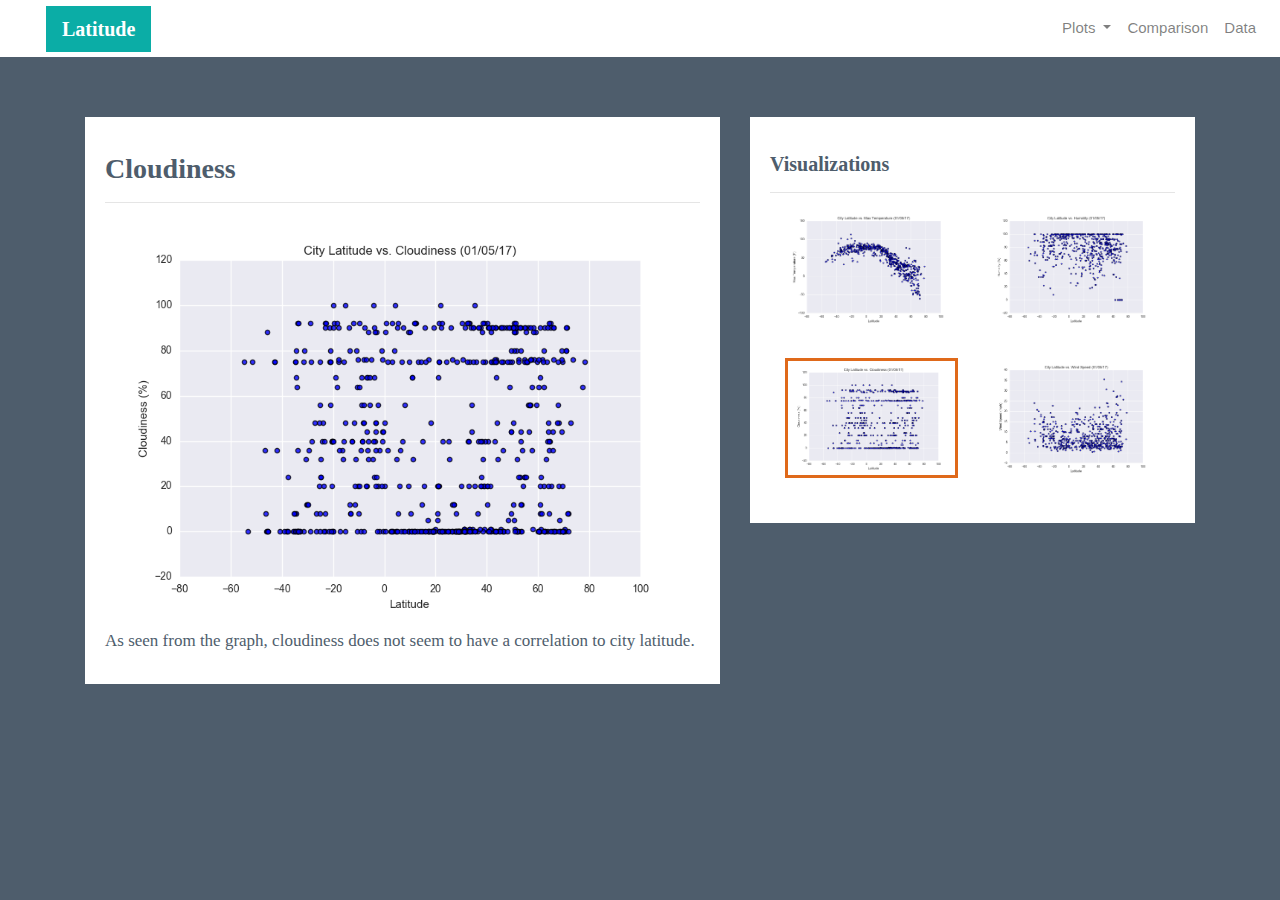
==== cloudiness.html @ d44b4ce3 "Add files via upload" ====
<!DOCTYPE html>
<html>


<!-- Bootstrap JS -->
<script src="https://code.jquery.com/jquery-3.2.1.slim.min.js"
  integrity="sha384-KJ3o2DKtIkvYIK3UENzmM7KCkRr/rE9/Qpg6aAZGJwFDMVNA/GpGFF93hXpG5KkN" crossorigin="anonymous"></script>
<script src="https://cdnjs.cloudflare.com/ajax/libs/popper.js/1.12.9/umd/popper.min.js"
  integrity="sha384-ApNbgh9B+Y1QKtv3Rn7W3mgPxhU9K/ScQsAP7hUibX39j7fakFPskvXusvfa0b4Q" crossorigin="anonymous"></script>
<script src="https://maxcdn.bootstrapcdn.com/bootstrap/4.0.0/js/bootstrap.min.js"
  integrity="sha384-JZR6Spejh4U02d8jOt6vLEHfe/JQGiRRSQQxSfFWpi1MquVdAyjUar5+76PVCmYl" crossorigin="anonymous"></script>

<head>
  <meta charset="utf-8" />
  <meta http-equiv="X-UA-Compatible" content="IE=edge">
  <title>Bootstrap Visualization Dashboard</title>
  <meta name="viewport" content="width=device-width, initial-scale=1">

  <!-- Bootstrap CSS -->
  <link rel="stylesheet" href="https://maxcdn.bootstrapcdn.com/bootstrap/4.0.0/css/bootstrap.min.css"
    integrity="sha384-Gn5384xqQ1aoWXA+058RXPxPg6fy4IWvTNh0E263XmFcJlSAwiGgFAW/dAiS6JXm" crossorigin="anonymous">

  <!--CSS Link-->
  <link rel="stylesheet" type="text/css" href="style.css">

</head>

<body>
  <!-- Navigation Section -->
  <div class="navigation">
    <nav class="navbar navbar-expand-lg navbar-light">
      <a class="navbar-brand" style="background-color: #0BADA6;" href="index.html">Latitude</a>
      <button class="navbar-toggler border border-white" type="button" data-toggle="collapse"
        data-target="#navbarNavDropdown" aria-controls="navbarNavDropdown" aria-expanded="false"
        aria-label="Toggle navigation">
        <span class="navbar-toggler-icon"></span>
      </button>
      <div class="collapse navbar-collapse" id="navbarNavDropdown">
        <ul class="navbar-nav ml-auto">
          <li class="nav-item dropdown">
            <a class="nav-link dropdown-toggle" href="#" id="navbarDropdownMenuLink" data-toggle="dropdown"
              aria-haspopup="true" aria-expanded="false">
              Plots
            </a>
            <div class="dropdown-menu" aria-labelledby="navbarDropdownMenuLink">
              <a class="dropdown-item" href="max_temperature.html">Max Temperature</a>
              <a class="dropdown-item" href="humidity.html">Humidity</a>
              <a class="dropdown-item active" href="cloudiness.html">Cloudiness</a>
              <a class="dropdown-item" href="wind_speed.html">Wind Speed</a>
            </div>
          </li>
          <li class="nav-item">
            <a class="nav-link" href="comparisons.html">Comparison</a>
          </li>
          <li class="nav-item">
            <a class="nav-link" href="data.html">Data</a>
          </li>

        </ul>
      </div>
    </nav>
  </div>
  <!-- Content Section -->
  <div class="container">
    <div class="row">
      <div class="col-lg-7 col-md-12">
        <!-- Left box  -->
        <div class="box">
          <h3 class="title">Cloudiness</h3>
          <hr>
          <img src="Resources/assets/images/Fig3.png" alt="Cloudines Graph">
          <p>As seen from the graph, cloudiness does not seem to have a correlation to city latitude.</p>
        </div>
      </div>
      <div class="col-lg-5 col-md-12">
        <!-- Right Box -->
        <div class="box">
          <h5 class="title">Visualizations</h5>
          <hr>


          <div class="container">
            <div class="row" style="padding-bottom: 30px;">
              <div class="col-6">
                <a href="max_temperature.html">
                  <img class="panel" src="Resources/assets/images/Fig1.png" alt="Max Temperature Image">
                </a>
              </div>
              <div class="col-6">
                <a href="humidity.html">
                  <img class="panel" src="Resources/assets/images/Fig2.png" alt="Humidity Graph">
                </a>
              </div>
            </div>

            <div class="row" style="padding-bottom: 30px;">
              <div class="col-6">
                <a href="cloudiness.html">
                  <img class="panel active" src="Resources/assets/images/Fig3.png" alt="Cloudiness Graph">
                </a>
              </div>
              <div class="col-6">
                <a href="wind_speed.html">
                  <img class="panel" src="Resources/assets/images/Fig4.png" alt="Wind Speed Graph">
                </a>
              </div>


            </div>
          </div>


        </div>
      </div>
    </div>
  </div>


</body>

</html>
---- style.css ----
/* Body */
body{
    background-color: #4e5d6c; 
}
/* Navbar */
.navbar{
    max-height: 57px; 
}
.navigation .navbar-brand{
    color: #fff; 
    margin-left: 30px; 
    padding: inherit; 
    font-weight: bold; 
    background-color: #df691a;
    font-family: Cambria, Cochin, Georgia, Times, 'Times New Roman', serif;
}
.navbar{
    background-color: white; 
    font-size: 15px; 
}
.active, .dropdown-menu .dropdown-item:active a:hover{
    background-color:#df691a!important; 
}
.dropdown-item{
    color: #343a40 !important; 
}
.dropdown .dropdown-menu .dropdown-item:active, .dropdown .dropdown-menu .dropdown-item:hover{
    background-color:#df691a !important; 
}
a{
    color: #fff;
    font-size: 15px; 
}
.nav-link:hover{
    background-color:#4e5d6c !important;
   }

.navbar-brand:hover{
color: #fff !important;
}
/* Images */
img{
    width:100% !important;
    height:100% !important;
}
.active, .panel:hover{
    border-color: #df691a;
    border-style: solid; 
    
}
.vizualization{
    width:50% !important;
    height:50% !important;
}

/* Title Class  */
.title{
    color: #4e5d6c;  
    font-family: Cambria, Cochin, Georgia, Times, 'Times New Roman', serif;
    font-weight: bolder; 
    padding-top: 25px; 
}
/* Paragraph Element */
p{
 color: #4e5d6c;
 font-family: Cambria, Cochin, Georgia, Times, 'Times New Roman', serif;
 font-size: 17px; 
}
td{
    text-align: center;
}
table{
    background-color: #fff;
}
/* Box Class */
.box {
    margin-top: 60px; 
    margin-bottom: 62px; 
    padding: 10px 20px 15px; 
    color:black;
    background-color: #fff; 

  }
/* Table */
  .table{
    font-size: 15px; 
    border-top-color: #fff !important; 
}
/* Media Queries */
@media(max-width: 992px){
.navbar-expand-lg{
background-color: #fff !important;
}
.navbar{
    max-height: none; 
    padding: inherit;
}
.navbar div{
    margin: inherit; 
    background-color: #4e5d6c;  
}
.navbar-brand{
    padding: 10px !important; 
}

button{
    margin-right: 30px; 
}
button:focus {

    outline: 1px dotted;
    outline: 5px auto -webkit-focusring-color;
    
    }
}
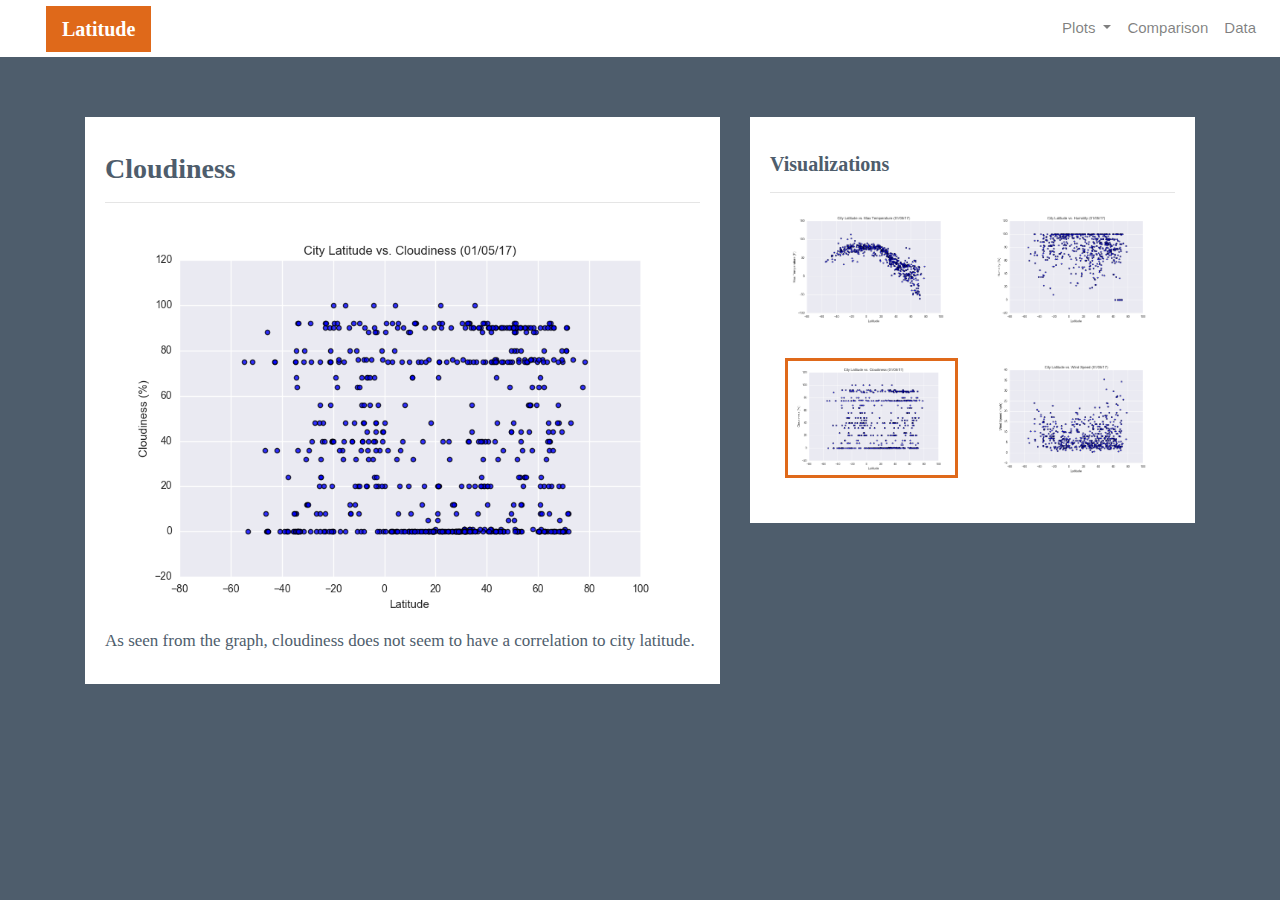
==== commit d9ba3559: "Update cloudiness.html" ====
--- a/cloudiness.html
+++ b/cloudiness.html
@@ -29,7 +29,7 @@
   <!-- Navigation Section -->
   <div class="navigation">
     <nav class="navbar navbar-expand-lg navbar-light">
-      <a class="navbar-brand" style="background-color: #0BADA6;" href="index.html">Latitude</a>
+      <a class="navbar-brand" style="background-color: #df691a;" href="index.html">Latitude</a>
       <button class="navbar-toggler border border-white" type="button" data-toggle="collapse"
         data-target="#navbarNavDropdown" aria-controls="navbarNavDropdown" aria-expanded="false"
         aria-label="Toggle navigation">
@@ -118,4 +118,4 @@
 
 </body>
 
-</html>+</html>
